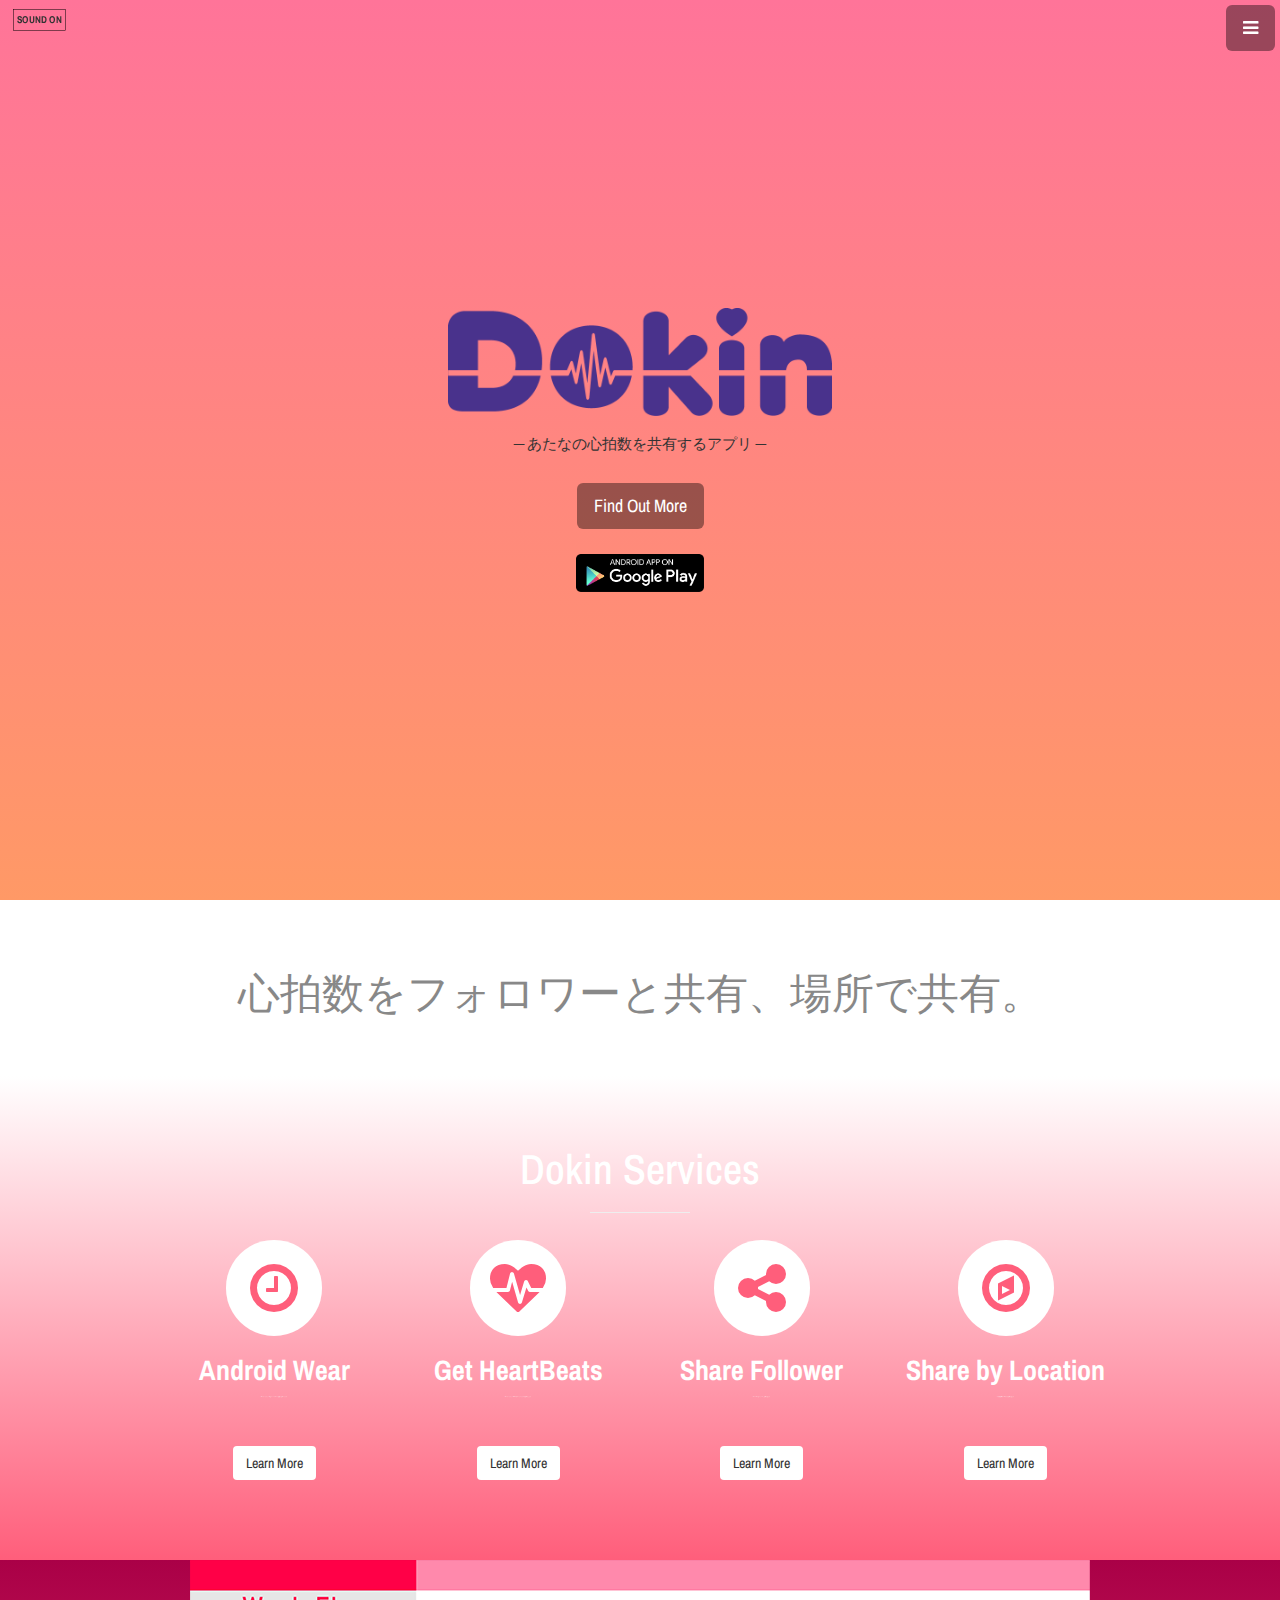
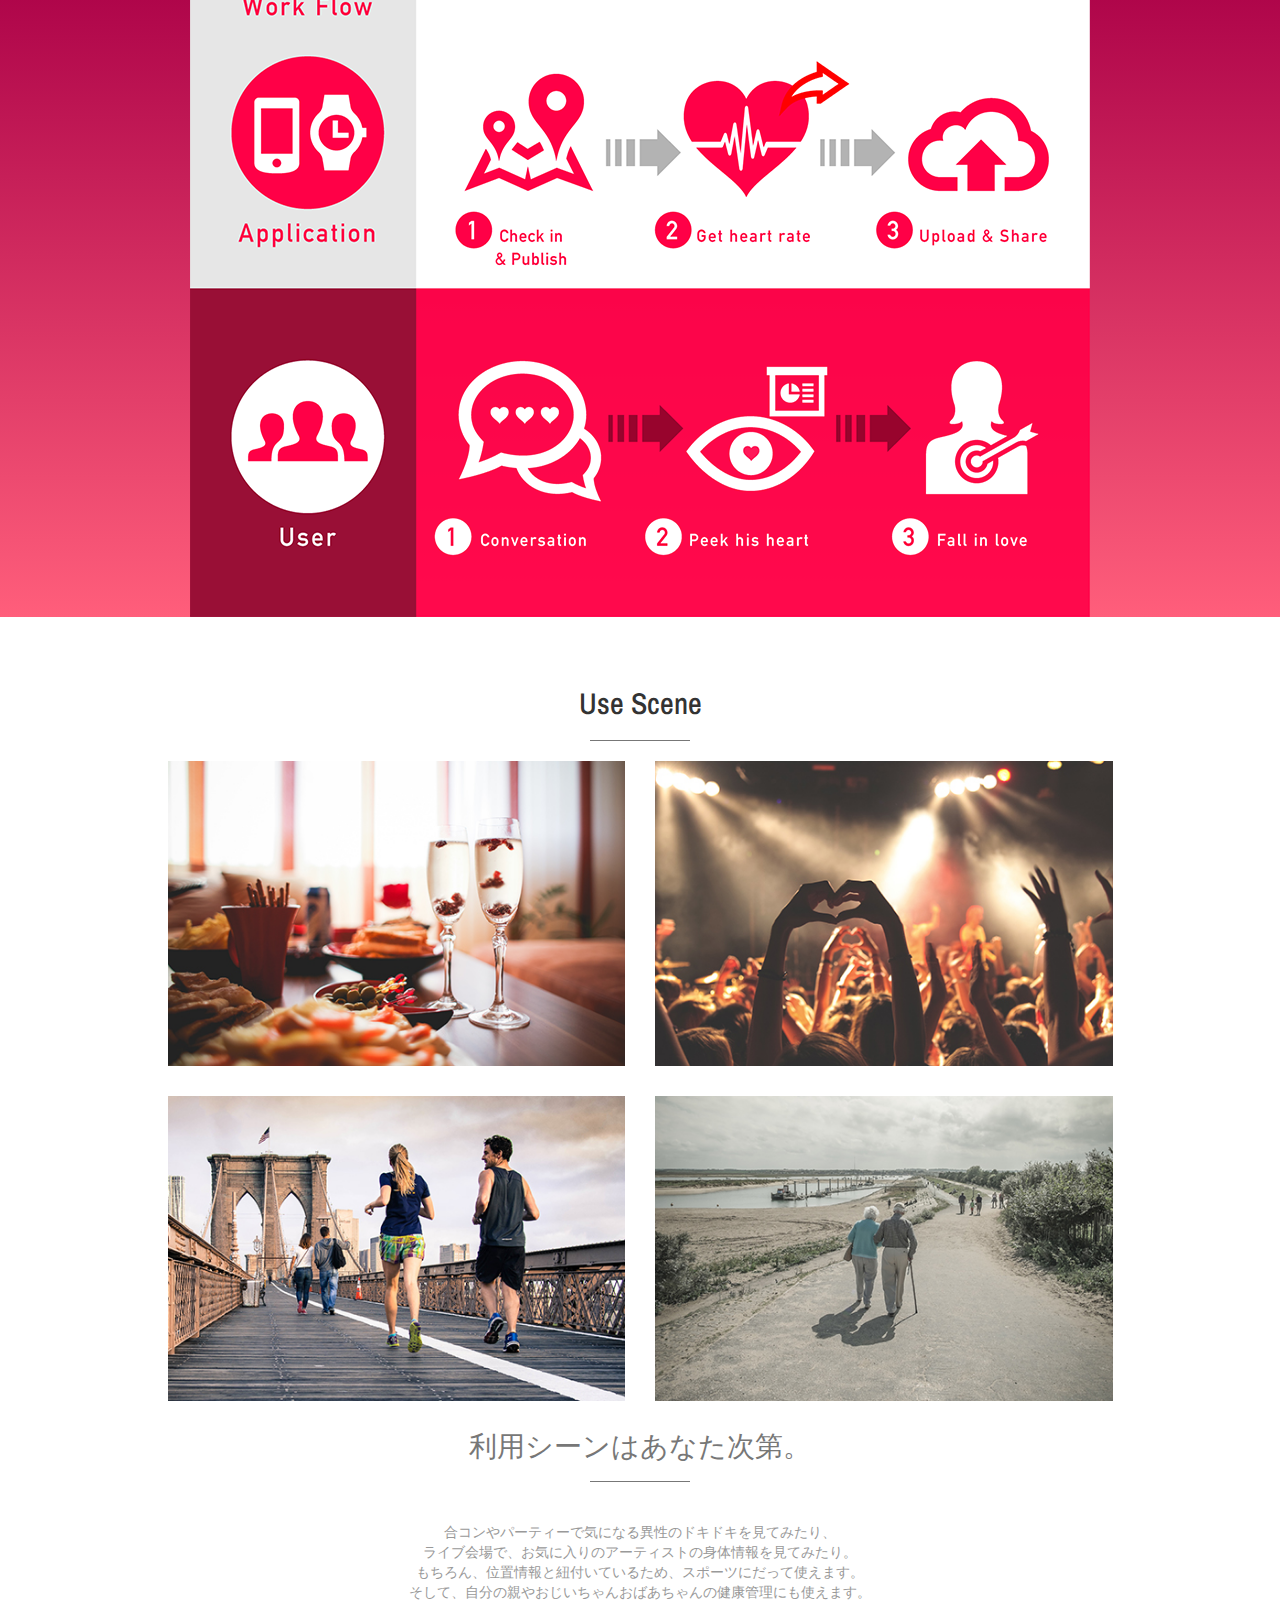
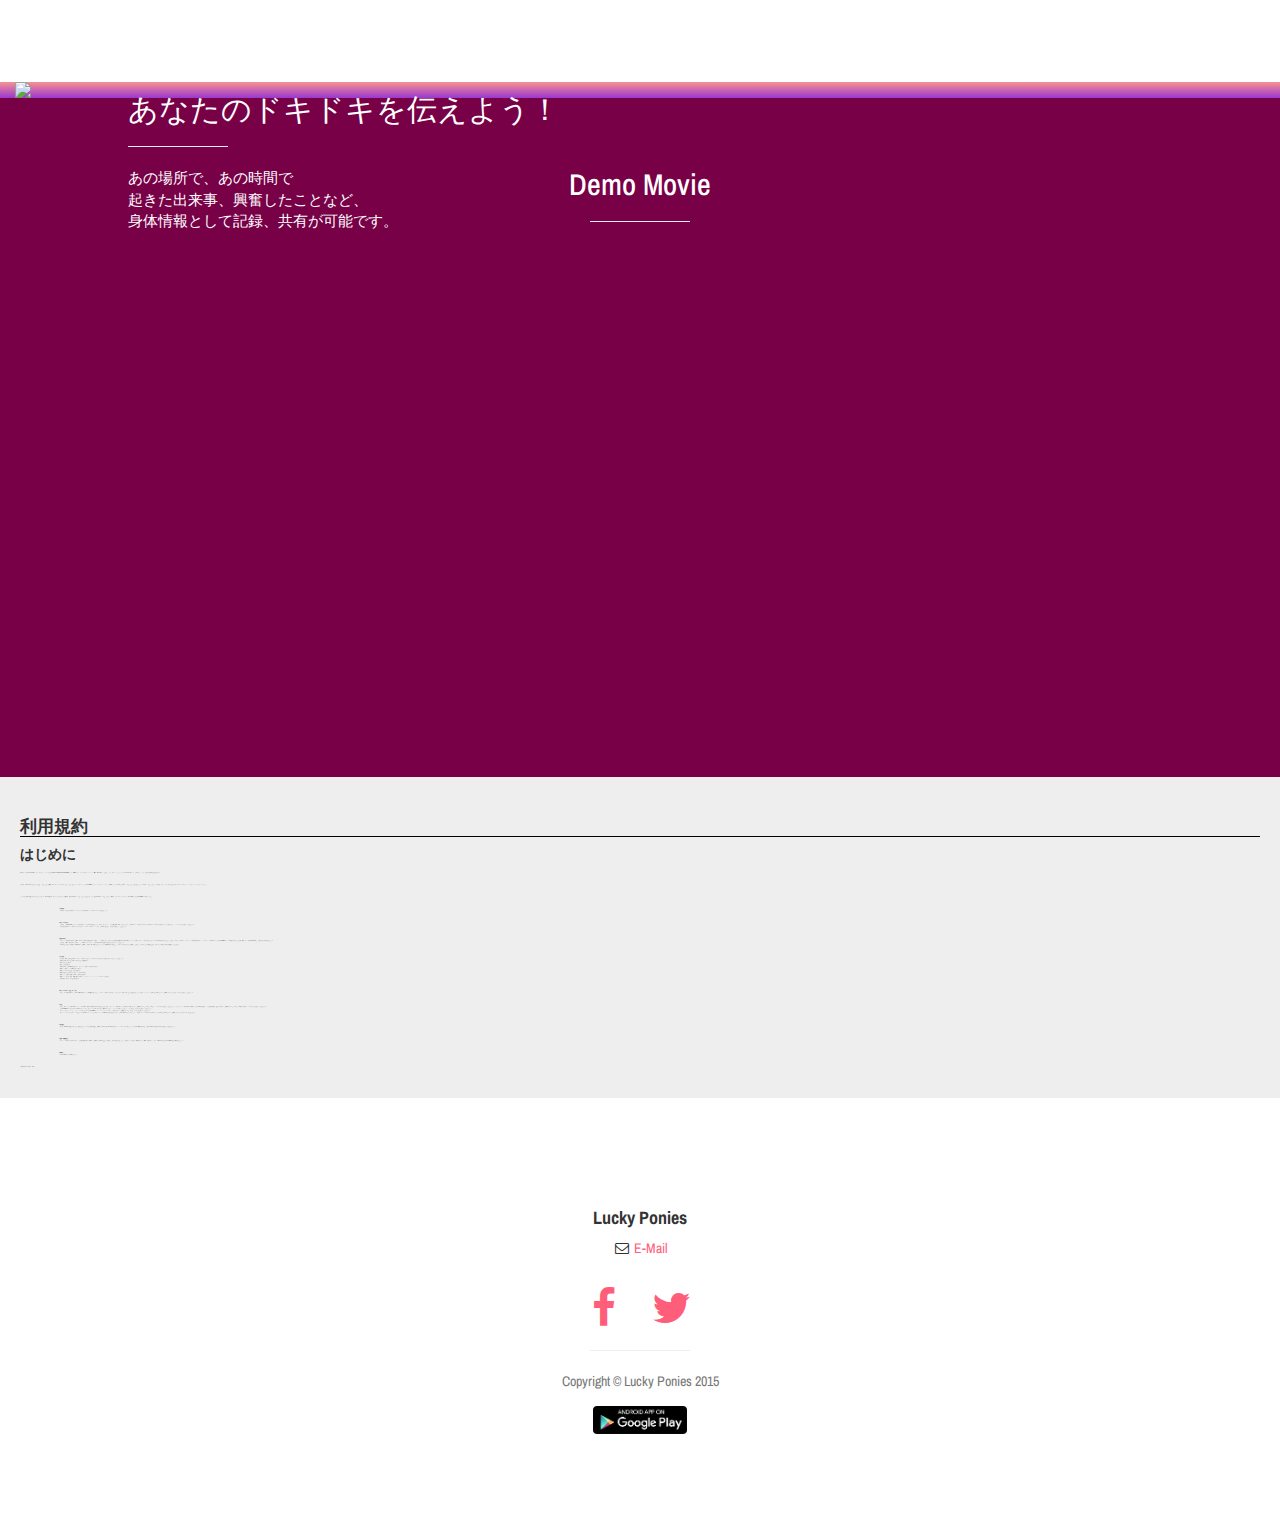
==== index.html @ f15d2efc "mailformを設置" ====
<!DOCTYPE html>
        <html lang="ja">

            <head>

                        <meta charset="utf-8">
                            <meta http-equiv="X-UA-Compatible" content="IE=edge">
                        <meta name="viewport" content="width=device-width, initial-scale=1">
                        <meta name="description" content="">
                        <meta name="author" content="">

                        <title>Dokin-心拍数を共有するアプリ-</title>

                        <link rel="shortcut icon" href="favicon.ico" type="image/vnd.microsoft.icon">
                        <link rel="icon" href="favicon.ico" type="image/vnd.microsoft.icon">

                        <!-- Bootstrap Core CSS -->
                        <link href="css/bootstrap.min.css" rel="stylesheet">

                        <!-- Custom CSS -->
                        <link href="css/style.css" rel="stylesheet">

                        <!-- Custom Fonts -->
                        <link href="font-awesome/css/font-awesome.min.css" rel="stylesheet" type="text/css">
                        <link href='https://fonts.googleapis.com/css?family=Archivo+Narrow' rel='stylesheet' type='text/css'>

                        <!-- HTML5 Shim and Respond.js IE8 support of HTML5 elements and media queries -->
                        <!-- WARNING: Respond.js doesn't work if you view the page via file:// -->
                        <!--[if lt IE 9]>
                            <script src="https://oss.maxcdn.com/libs/html5shiv/3.7.0/html5shiv.js"></script>
                            <script src="https://oss.maxcdn.com/libs/respond.js/1.4.2/respond.min.js"></script>
                            <![endif]-->
                        <!--<script type="text/javascript" src="processing.js"></script>-->
                        
                        <!--bootstrap http://startbootstrap.com/template-overviews/stylish-portfolio/-->
                        <!--音楽:魔王魂 http://maoudamashii.jokersounds.com/-->

            </head>

            <body>
                    <!--         <canvas id="proseccing_canvas" data-processing-sources="processing.pde"></canvas>
                     -->
                     <div id="btn_sound">SOUND ON</div>        
                    <audio id="sound" preload="auto">
                            <source src="sound/se_maoudamashii_se_heartbeat01.mp3" type="audio/mp3">
                            <source src="sound/se_maoudamashii_se_heartbeat01.ogg" type="audio/ogg">
                            <source src="sound/se_maoudamashii_se_heartbeat01.wav" type="audio/wav">
                    </audio>
                     <!-- Navigation -->
                            <a id="menu-toggle" href="#" class="btn btn-dark btn-lg toggle"><i class="fa fa-bars"></i></a>
                            <nav id="sidebar-wrapper">
                                <ul class="sidebar-nav">
                                    <a id="menu-close" href="#" class="btn btn-light btn-lg pull-right toggle"><i class="fa fa-times"></i></a>
                                    <li class="sidebar-brand">
                                        <a href="#top"  onclick = $("#menu-close").click(); >Dokin</a>
                                    </li>
                                    <li>
                                        <a href="#top" onclick = $("#menu-close").click(); >Home</a>
                                    </li>
                                    <li>
                                        <a href="#about" onclick = $("#menu-close").click(); >About</a>
                                    </li>
                                    <li>
                                        <a href="#services" onclick = $("#menu-close").click(); >Services</a>
                                    </li>
                                    <li>
                                        <a href="#use_scene" onclick = $("#menu-close").click(); >Use Scene</a>
                                    </li>
                                    <li>
                                        <a href="#app" onclick = $("#menu-close").click(); >App</a>
                                    </li>
                                    <li>
                                        <a href="#movie" onclick = $("#menu-close").click(); >Movie</a>
                                    </li>
                                    <li>
                                        <a href="#agreement" onclick = $("#menu-close").click(); >Agreement</a>
                                    </li>
                                    <li>
                                        <a href="pages/license.html"  >License</a>
                                    </li>
                                    <li>
                                        <a href="#contact" onclick = $("#menu-close").click(); >Contact</a>
                                    </li>

                                </ul>
                            </nav>
                            

                            <!-- Header -->
                            <header id="top" class="header">

                                <div class="text-vertical-center">
                                    <h1><img class="logo" src="img/logo04.png" alt="Dokin"></h1>
                                    <h3>─ あたなの心拍数を共有するアプリ ─</h3>
                                    <br>
                                    <div id="more_btn"><a href="#about"  class="btn btn-dark btn-lg">Find Out More</a></div>

                                    <a href="https://play.google.com/store/apps/details?id=com.lucky_ponies.dokin&hl=ja"><img class="play_store" src="img/googel-play-badge.png"  alt="google play"></a>
                                </div>
                                <div id="draw_svg1"></div>
                                <div id="draw_svg2"></div>
                                <div id="draw_svg3"></div>
                                <div id="draw_svg4"></div>
                                <div id="draw_svg5"></div>
                            </header>

                            <!-- About -->
                            <section id="about" class="about">
                                <div class="container">
                                    <div class="row">
                                        <div class="col-lg-12 text-center">
                                            <h2>心拍数をフォロワーと共有、場所で共有。</h2>
                                        </div>
                                    </div>
                                    <!-- /.row -->
                                </div>
                                <!-- /.container -->
                            </section>

                            <!-- Services -->
                            <!-- The circle icons use Font Awesome's stacked icon classes. For more information, visit http://fontawesome.io/examples/ -->
                            <section id="services" class="services bg-primary">
                                <div class="container">
                                    <div class="row text-center">
                                        <div class="col-lg-10 col-lg-offset-1">
                                            <h2>Dokin Services</h2>
                                            <hr class="small">
                                            <div class="row">
                                                <div class="col-md-3 col-sm-6">
                                                    <div class="service-item">
                                                        <span class="fa-stack fa-4x">
                                                            <i class="fa fa-circle fa-stack-2x"></i>
                                                            <i class="fa fa-clock-o fa-stack-1x text-primary service-ic"></i>
                                                        </span>
                                                        <h4>
                                                            <strong>Android Wear</strong>
                                                        </h4>
                                                        <p>アンドロイドウェアとスマートフォンを使ったアプリです。</p>
                                                        <a href="#app" class="btn btn-light">Learn More</a>
                                                    </div>
                                                </div>
                                                <div class="col-md-3 col-sm-6">
                                                    <div class="service-item">
                                                        <span class="fa-stack fa-4x">
                                                            <i class="fa fa-circle fa-stack-2x"></i>
                                                            <i class="fa fa-heartbeat fa-stack-1x text-primary service-ic"></i>
                                                        </span>
                                                        <h4>
                                                            <strong>Get HeartBeats</strong>
                                                        </h4>
                                                        <p>アンドロイドウェアの心拍センサーから心拍を取得します。</p>
                                                        <a href="#app" class="btn btn-light">Learn More</a>
                                                    </div>
                                                </div>

                                                <div class="col-md-3 col-sm-6">
                                                    <div class="service-item">
                                                        <span class="fa-stack fa-4x">
                                                            <i class="fa fa-circle fa-stack-2x"></i>
                                                            <i class="fa fa-share-alt fa-stack-1x text-primary service-ic"></i>
                                                        </span>
                                                        <h4>
                                                            <strong>Share Follower</strong>
                                                        </h4>
                                                        <p>フォロワーをつくって、共有できます。</p>
                                                        <a href="#app" class="btn btn-light">Learn More</a>
                                                    </div>
                                                </div>
                                                <div class="col-md-3 col-sm-6">
                                                    <div class="service-item">
                                                        <span class="fa-stack fa-4x">
                                                            <i class="fa fa-circle fa-stack-2x"></i>
                                                            <i class="fa fa-compass fa-stack-1x text-primary service-ic"></i>
                                                        </span>
                                                        <h4>
                                                            <strong>Share by Location</strong>
                                                        </h4>
                                                        <p>心拍数を場所に紐付けて共有できます。</p>
                                                        <a href="#app" class="btn btn-light">Learn More</a>
                                                    </div>
                                                </div>
                                            </div>
                                            <!-- /.row (nested) -->
                                        </div>
                                        <!-- /.col-lg-10 -->
                                    </div>
                                    <!-- /.row -->
                                </div>
                                <!-- /.container -->
                            </section>

                            <!-- Callout -->
                            <aside class="callout">
                                <div class="text-vertical-center">
                                    <img src="img/concept01.png" alt="Work Flow">
                                </div>
                            </aside>

                            <!-- Use scene -->
                            <section id="use_scene" class="use_scene">
                                <div class="container">
                                    <div class="row">
                                        <div class="col-lg-10 col-lg-offset-1 text-center">
                                            <h2>Use Scene</h2>
                                            <hr class="small">
                                            <div class="row">
                                                <div class="col-md-6">
                                                    <div class="use_scene-item">
                                                        <a href="#">
                                                            <img class="img-use_scene img-responsive" src="img/us_paty.jpg" height="333" width="500">
                                                        </a>
                                                    </div>
                                                </div>
                                                <div class="col-md-6">
                                                    <div class="use_scene-item">
                                                        <a href="#">
                                                            <img class="img-use_scene img-responsive" src="img/us_live.jpg" height="333" width="500">
                                                        </a>
                                                    </div>
                                                </div>
                                                <div class="col-md-6">
                                                    <div class="use_scene-item">
                                                        <a href="#">
                                                            <img class="img-use_scene img-responsive" src="img/us_sports.jpg" height="333" width="500">
                                                        </a>
                                                    </div>
                                                </div>
                                                <div class="col-md-6">
                                                    <div class="use_scene-item">
                                                        <a href="#">
                                                            <img class="img-use_scene img-responsive" src="img/us_parents.jpg" height="333" width="500">
                                                        </a>
                                                    </div>
                                                </div>
                                                <h4>利用シーンはあなた次第。</h4>
                                                <hr class="small">
                                            <P>合コンやパーティーで気になる異性のドキドキを見てみたり、<br>
                                            ライブ会場で、お気に入りのアーティストの身体情報を見てみたり。<br>
                                            もちろん、位置情報と紐付いているため、スポーツにだって使えます。<br>
                                            そして、自分の親やおじいちゃんおばあちゃんの健康管理にも使えます。</P>
                                        </div>
                                        <!-- /.col-lg-10 -->
                                    </div>
                                    <!-- /.row -->
                                </div>
                                <!-- /.container -->
                            </section>

                            <!-- App -->
                            <section id="app" class="app">
                                <div class="container app-container">
                                    <div class="row app-row">
                                        <div class="col-lg-10 col-lg-offset-1 text-center col-app">
                                            <div class="app-text-box">
                                                <h4 class="app-title">あなたのドキドキを伝えよう！</h4>
                                                <hr class="small">
                                            <p>あの場所で、あの時間で<br>
                                                起きた出来事、興奮したことなど、<br>
                                                身体情報として記録、共有が可能です。</p>
                                            
                                            </div>
                                                    <div class="app-item">
                                                            <img class="img-app img-responsive" src="img/app_image02.png">
                                                    </div>                                        
                                       
                                    </div>
                                    <!-- /.row -->
                                </div>
                                <!-- /.container -->
                            </section>

                            <!-- Movie -->
                            <section id="movie" class="movie">
                                <div class="container">
                                    <div class="row">
                                        <div class="col-lg-10 col-lg-offset-1 text-center">
                                            <h2>Demo Movie</h2>
                                            <hr class="small">
                                            <div class="row">
                                                <iframe  src="https://www.youtube.com/embed/dl4cfVd0oug?rel=0" frameborder="0" allowfullscreen></iframe>
                                    </div>
                                    <!-- /.row -->
                                </div>
                                <!-- /.container -->
                            </section>


                            <!-- agreement -->
                            <section id="agreement" class="agreement"　name="agreement">
                                <section class="md-agreement">
                                        <h2>利用規約</h2>
                                        <h4>はじめに</h4>
                                        <p>本規約は、Lucky-Ponies（以下「当方」といいます）が提供するiPhone/iPad/Android端末機（以下「端末機」といいます）向けアプリケーション（無料・有料を問わないものとし、以下「本サービス」といいます）の全ての利用者（以下「お客様」といいます）と当方との関係を定めるものです。</p>
                                        <p>お客様は、本規約の全条項をお読みいただき、ご同意いただいた場合にのみ、本サービスをご利用いただくことができます。なお、本サービスがお客様の端末機にダウンロード又はインストールされた場合には、それらの時点で本規約にご同意いただいたものとみなします。本規約にご同意いただけないお客様は、本サービスをご利用できませんので、本サービスのダウンロード又はインストールを中止してください。</p>
                                        <p>また、当方は本規約を改訂することがありますところ、本規約の改訂後に本サービスをご利用された場合は、改訂後の本規約にご同意いただいたものとみなします。改訂後の本規約にご同意いただけない場合は、直ちに本サービス及びこれに関連するデータをお客様の端末機から削除してください。</p>
                                        <ol>
                                            <li><strong>適用範囲</strong>
                                                <br> 本規約は、当方が提供する本サービス及びこれに付帯関連するサービスの全てに適用されるものとします。
                                                <p></p>
                                            </li>
                                            <li><strong>本サービスの利用</strong>
                                                <br> お客様は、お客様自身の自己責任において当方の本サービスを利用するものとします。当方は、本サービスについて慎重に開発、制作、管理をしますが、お客様が本サービスの利用に際して行った一切の行為、その結果及び当該行為によって被った損害について、何らの責任も負わないものとします。
                                                <br> 当方の提供する本サービスの利用に伴い発生するパケット料金（通信料金）については、お客様のご負担とし、当方は一切負担しないものとします。
                                                <p></p>
                                            </li>
                                            <li><strong>知的財産権等</strong>
                                                <br> 本サービスに関する一切の権利（所有権、特許権・著作権等の知的財産権、肖像権、パブリシティー権等）は当方または当該権利を有する第三者に帰属しています。お客様は、本サービスを利用するにあたって、一切の権利を取得することはないものとし、当方は、お客様に対し、本サービスに関する知的財産権について、本サービスを本規約に従ってお客様の端末機においてのみ使用することができる、非独占的かつ譲渡不能の実施権ないし使用権を許諾するものとします。
                                                <br> お客様は、所有権、知的財産権、肖像権、パブリシティー権等、本サービスに関する一切の権利を侵害する行為をしてはならないものとします。
                                                <br> 本条の規定に違反して権利侵害等の問題が発生した場合、お客様は、自己の負担と責任においてかかる問題を解決するとともに、当方に何等の迷惑又は損害を与えないものとし、仮に当方に損害を与えたときは、当方に対して当該損害の全てを賠償していただきます。
                                                <p></p>
                                            </li>
                                            <li><strong>禁止事項</strong>
                                                <br> お客様は、前項に定めるものの他に、本サービスの利用にあたって、以下の行為又はそのおそれがある行為を行ってはならないものとします。
                                                <br> (1) 他のお客様、当方又は第三者に不利益又は損害を与える行為
                                                <br> (2) 公序良俗に反する行為
                                                <br> (3) 法令に違反する行為
                                                <br> (4) 当方の書面による事前の承認を得ずに、本サービスに関連して営利を追求する行為
                                                <br> (5) 当方による本サービスの運営を妨害する行為
                                                <br> (6) 本サービスの信用を失墜、毀損させる行為
                                                <br> (7) 当方の承認した以外の方法で本サービスを利用する行為
                                                <br> (8) 本サービスを譲渡、貸与、公衆送信、使用許諾する行為
                                                <br> (9) 本サービスを複製、翻案、編集、改変、逆アセンブル、逆コンパイル、リバースエンジニアリングする行為
                                                <br> (10) その他、当方が不適切と判断する行為
                                                <p></p>
                                            </li>
                                            <li><strong>本サービスの停止・変更・休止・廃止</strong>
                                                <br> 当方は、理由の如何を問わず、お客様に事前の通知及びいかなる補償をすることもなく、本サービスの全部又は一部を停止、変更、休止又は廃止することができるものとします。当該停止等によって、お客様又は第三者に損害が生じた場合であっても、当方は、何らの責任も負わないものとします。
                                                <p></p>
                                            </li>
                                            <li><strong>免責</strong>
                                                <br> 当方は、本サービスに係る情報のすべてについての正確性、安全性及び有用性を保証するものではありません。本サービスに係る情報によりお客様又は第三者に損害が生じた場合であっても、当方は、その損害について何らの責任も負わないものとします。また、本サービスに係る情報がお客様若しくは第三者の権利を侵害し、又は当該権利侵害に起因して紛争が生じた場合であっても、当方は、その侵害及び紛争について何らの責任も負わないものとします。
                                                <br> お客様の端末機環境又は通信環境等その他の理由によっては、本サービスが正常に利用できない場合がありますが、これによりお客様に生じた損害について、当方は、何らの責任も負わないものとします。
                                                <br> 本サービスをダウンロードないしインストールするにあたってお客様の端末機がコンピュータウィルス等に感染し、お客様に損害が生じた場合であっても、当方は、何らの責任も負わないものとします。
                                                <br> 本サービスへのリンク又はアイコンが設定されている他のＷｅｂサイト等は、各Ｗｅｂサイト等の運営者が提供するものですので、お客様ご自身の責任でご利用ください。当該Ｗｅｂサイト等の内容及びその利用によりお客様又は第三者に損害が生じた場合であっても、当方は何らの責任も負いません。
                                                <p></p>
                                            </li>
                                            <li><strong>規約改訂</strong>
                                                <br> 当方は、随時本規約を改訂することができるものとします。当方は本規約を改訂した場合、その都度、改訂後の本規約を当方ホームページ等に掲示することによってお客様に告知するものとし、改訂後の本規約は当該掲示の時点で効力を生じるものとします。
                                                <p></p>
                                            </li>
                                            <li><strong>協議・管轄裁判所</strong>
                                                <br> 本サービスに関連してお客様、当方ないし第三者との間で疑義、問題が生じた場合、その都度誠意をもって協議し、解決を図るものとします。なお協議によっても疑義、問題が解決しない場合、当該紛争については、東京地方裁判所を第一審の専属的合意管轄裁判所とします。
                                                <p></p>
                                            </li>
                                            <li><strong>準拠法</strong>
                                                <br> 本規約の準拠法は、日本国法とします。
                                                <p></p>
                                            </li>
                                        </ol>
                                        <p>平成27年12月28日　作成</p>
                                        </section>
                                
                        </section>

                        <!-- Footer -->
                        <footer>
                            <div class="container">
                                <div class="row">
                                    <div class="col-lg-10 col-lg-offset-1 text-center">
                                        <h4 name="contact"><strong>Lucky Ponies</strong>
                                        </h4>
                                        <ul class="list-unstyled">
                                    
                                            <li><i class="fa fa-envelope-o fa-fw"></i>  <a href="pages/mail_form.html">E-Mail</a>
                                            </li>
                                        </ul>
                                        <br>
                                        <ul class="list-inline">
                                            <li>
                                                <a href="https://www.facebook.com/dokin160108/"><i class="fa fa-facebook fa-fw fa-3x list-inline-ic"></i></a>
                                            </li>
                                            <li>
                                                <a href="https://twitter.com/dokin160108"><i class="fa fa-twitter fa-fw fa-3x list-inline-ic"></i></a>
                                            </li>
                                            
                                        </ul>
                                        <hr class="small">
                                        <p class="text-muted">Copyright &copy; Lucky Ponies 2015</p>
                                        <a href="https://play.google.com/store/apps/details?id=com.lucky_ponies.dokin&hl=ja"><img class="play_store" src="img/googel-play-badge.png"  alt="google play"></a>
                                    </div>
                                </div>
                            </div>
                        </footer>



                        <!-- jQuery -->
                        <script src="js/jquery-2.1.1.min.js"></script>

                        <!-- Bootstrap Core JavaScript -->
                        <script src="js/bootstrap.min.js"></script>

                        <!-- Custom Theme JavaScript -->
                        <script>
                        // Closes the sidebar menu
                        $("#menu-close").click(function(e) {
                            e.preventDefault();
                            $("#sidebar-wrapper").toggleClass("active");
                        });

                        // Opens the sidebar menu
                        $("#menu-toggle").click(function(e) {
                            e.preventDefault();
                            $("#sidebar-wrapper").toggleClass("active");
                        });

                        // Scrolls to the selected menu item on the page
                        $(function() {
                            $('a[href*=#]:not([href=#])').click(function() {
                                if (location.pathname.replace(/^\//, '') == this.pathname.replace(/^\//, '') || location.hostname == this.hostname) {

                                    var target = $(this.hash);
                                    target = target.length ? target : $('[name=' + this.hash.slice(1) + ']');
                                    if (target.length) {
                                        $('html,body').animate({
                                            scrollTop: target.offset().top
                                        }, 1000);
                                        return false;
                                    }
                                }
                            });
                        });
                        </script>
                        <script src="http://ajax.googleapis.com/ajax/libs/jquery/1.8.3/jquery.min.js?ver=1.8.3"></script>
                
                        <!--st js-->
                        <script src="js/jquery.lazylinepainter-1.7.0.min.js"></script>
                        <script src="js/raphael-min.js"></script>
                        <script src="js/illust.js"></script>
                        <script src="js/svg_set.js"></script>

            </body>
        </html>
---- css/style.css ----
/*!
         * Start Bootstrap - Stylish Portfolio Bootstrap Theme (http://startbootstrap.com)
         * Code licensed under the Apache License v2.0.
         * For details, see http://www.apache.org/licenses/LICENSE-2.0.
         */

        /* Global Styles */

        html,
        body {
            width: 100%;
            height: 100%;
        }

        body {
            font-family: 'Archivo Narrow',"Helvetica Neue",Helvetica,Arial,sans-serif;
        }

        a{
            color:#ff5e7b;
        }

        .logo{
            width: 30%;
            height: 30%;
        }

        .text-vertical-center {
            display: table-cell;
            text-align: center;
            vertical-align: middle;
        }

        .text-vertical-center h1 {
            margin: 0;
            padding: 0;
            font-size: 4.5em;
            font-weight: 700;
        }

        /* Custom Button Styles */

        .btn-dark {
            border-radius: 5;
            color: #fff;
            background-color: rgba(0,0,0,0.4);
        }

        .btn-dark:hover,
        .btn-dark:focus,
        .btn-dark:active {
            color: #fff;
            background-color: rgba(0,0,0,0.7);
        }

        .btn-light {
            border-radius: 5;
            color: #333;
            background-color: rgb(255,255,255);
        }

        .btn-light:hover,
        .btn-light:focus,
        .btn-light:active {
            color: #333;
            background-color: rgba(255,255,255,0.8);
        }

        /* Custom Horizontal Rule */

        hr.small {
            max-width: 100px;
        }

        /* Side Menu */

        #sidebar-wrapper {
            z-index: 1000;
            position: fixed;
            right: 0;
            width: 250px;
            height: 100%;
            margin-right: -250px;
            overflow-y: auto;
            background: #553C8C;
            -webkit-transition: all 0.4s ease 0s;
            -moz-transition: all 0.4s ease 0s;
            -ms-transition: all 0.4s ease 0s;
            -o-transition: all 0.4s ease 0s;
            transition: all 0.4s ease 0s;
        }

        .sidebar-nav {
            position: absolute;
            top: 0;
            width: 250px;
            margin: 0;
            padding: 0;
            list-style: none;
        }

        .sidebar-nav li {
            text-indent: 20px;
            line-height: 40px;
        }

        .sidebar-nav li a {
            display: block;
            text-decoration: none;
            color: #FFF;
        }

        .sidebar-nav li a:hover {
            text-decoration: none;
            color: #fff;
            background: rgba(255,255,255,0.2);
        }

        .sidebar-nav li a:active,
        .sidebar-nav li a:focus {
            text-decoration: none;
        }

        .sidebar-nav > .sidebar-brand {
            height: 55px;
            font-size: 18px;
            line-height: 55px;
        }

        .sidebar-nav > .sidebar-brand a {
            color: #FFF;
            border-bottom: 1px solid #FFF;
        }

        .sidebar-nav > .sidebar-brand a:hover {
            color: #fff;
            background: none;
        }

        #menu-toggle {
            z-index: 1;
            position: fixed;
            top: 0;
            right: 0;
        }

        #sidebar-wrapper.active {
            right: 250px;
            width: 250px;
            -webkit-transition: all 0.4s ease 0s;
            -moz-transition: all 0.4s ease 0s;
            -ms-transition: all 0.4s ease 0s;
            -o-transition: all 0.4s ease 0s;
            transition: all 0.4s ease 0s;
        }

        .toggle {
            margin: 5px 5px 0 0;
        }

        /* Header */

        .header {
            display: table;
            position: relative;
            width: 100%;
            height: 100%;
            filter: progid:DXImageTransform.Microsoft.gradient(startColorstr = '#ff7499', endColorstr = '#ff9966');
            /*INNER ELEMENTS MUST NOT BREAK THIS ELEMENTS BOUNDARIES*/
            /*Element must have a height (not auto)*/
            /*All filters must be placed together*/
        -ms-filter: "progid:DXImageTransform.Microsoft.gradient(startColorstr = '#ff7499', endColorstr = '#ff9966')";
        /*Element must have a height (not auto)*/
        /*All filters must be placed together*/
            background-image: -moz-linear-gradient(top, #ff7499, #ff9966);
            background-image: -ms-linear-gradient(top, #ff7499, #ff9966);
            background-image: -o-linear-gradient(top, #ff7499, #ff9966);
            background-image: -webkit-gradient(linear, center top, center bottom, from(#ff7499), to(#ff9966));
            background-image: -webkit-linear-gradient(top, #ff7499, #ff9966);
            background-image: linear-gradient(top, #ff7499, #ff9966);
        /*--IE9 DOES NOT SUPPORT CSS3 GRADIENT BACKGROUNDS--*/
            -webkit-background-size: cover;
            -moz-background-size: cover;
            background-size: cover;
            -o-background-size: cover;
        }

        #draw_svg1, #draw_svg2, #draw_svg3, #draw_svg4, #draw_svg5{
             position: absolute;
              left: 0;
              right: 0;
              margin:0 auto;
              width:100%;
              height:150px;
              /*border-radius:10px;*/
            /*border:solid 1px blue;*/
            }

        /* About */

        .about {
            padding: 50px 0;
        }

        .about h2{
            font-size:300%;
        }

        .about h2, .about p{
            color:#888888;
        }

        /* Services */

        .services {
            padding: 50px 0;
            background: linear-gradient(#FFFFFF, #ff5e7b);
        }

        .services h2{
            font-size:300%;
        }

        .service-item {
            margin-bottom: 30px;
        }

        .service-item h4{
            font-size:200%;
        }

        .service-item p{
            height:40px;
            font-size:10%;
        }

        .service-ic{
            color:#ff5e7b;
        }

        /* Callout */

        .callout {
            display: table;
            width: 100%;
            height: 70%;
            /*background-color: #ff0047;*/
            background: linear-gradient(#AA0047, #ff5e7b);
        }
        /* Use scene */
        
        .use_scene {
            padding: 50px 0;
        }

        .use_scene hr{
            border-top:1px solid #777;
        }

        .use_scene-item {
            margin-bottom: 30px;
        }

        .use_scene h4{
            color:#777;
        }

        .use_scene p{
            padding:20px;
            color:#999;
        }

        .use_scene h4{
            font-size:200%;
        }

        /* App */
        .app {
            /* Permalink - use to edit and share this gradient: http://colorzilla.com/gradient-editor/#f79191+0,9b38d1+100 */
            background: #f79191; /* Old browsers */
            background: -moz-linear-gradient(top,  #f79191 0%, #9b38d1 100%); /* FF3.6-15 */
            background: -webkit-linear-gradient(top,  #f79191 0%,#9b38d1 100%); /* Chrome10-25,Safari5.1-6 */
            background: linear-gradient(to bottom,  #f79191 0%,#9b38d1 100%); /* W3C, IE10+, FF16+, Chrome26+, Opera12+, Safari7+ */
            filter: progid:DXImageTransform.Microsoft.gradient( startColorstr='#f79191', endColorstr='#9b38d1',GradientType=0 ); /* IE6-9 */

        }

        .app-container{
            padding: 0px;
            margin: 0px;
            width: 100%;
        }
        .app-row{
            width: 100%;
            margin: 0px;
            padding: 0px;
        }

        .col-app{
            width: 100%;
            margin: 0px;
        }

        .app h2{
            color:#FFF;
        }

        .app-item {
            margin-bottom: 0px;
            width: 100%;
            
        }

        .img-app {
            margin: 0 auto;
            width: 100%;
            /*border: solid 1px;*/
        }

        .img-app:hover {
            opacity: 0.8;
        }

        .app-text-box{
            position: absolute;
            top:5%;
            left: 10%;
        }

        .app-title{
            color: #FFF;
            font-size: 30px;
        }

        .app p{
            color: #FFF;
            font-size: 15px;
            text-align: left;
        }

        .app .small{
            margin-left:0px; 
        }



        /* Movie */

        .movie {
            padding: 50px 0;
            background-color:#770047;
        }

        .movie h2{
            color:#FFF;
        }

        .movie-item {
            margin-bottom: 30px;
        }

        .img-movie {
            margin: 0 auto;
        }

        .img-movie:hover {
            opacity: 0.8;
        }

        .movie iframe{
            width: 853px;
            height: 480px;
        }

        /* Call to Action */


        .call-to-action {
            padding: 50px 0;
            background-color:#ff5e7b;
        }

        .call-to-action .btn {
            margin: 10px;
        }

        /* Map */

        .map {
            height: 500px;
        }

        /* agreement */
        .md-agreement{
            padding :20px;
            background-color:#EEEEEE;
        }

        .md-agreement h2{
            font-weight:bold;
            font-size:120%;
            border-bottom: 1px solid #000000;

        }

        .md-agreement h4{
            font-weight:bold;
            font-size:100%;
        }

        .md-agreement p, .md-agreement ol{
            font-size:10%;
        }

        .list-inline-ic{
            color:#ff5e7b;
        }


        /* Footer */

        footer {
            padding: 100px 0;
        }

        h3{
            font-size: 15px;
        }



        #more_btn{
            width: 100%;
            padding-bottom:20px; 
        }

        .play_store{
            padding-top: 5px;
            top: 5px;
            left: 1%;
            width: 10%;
            clear: both;
        }

        #proseccing_canvas{
            width: 100%;
            position: absolute;
            top:0px;
            z-index: 9999;
        }
        /*SOUND*/
        #btn_sound{
            position: absolute;
            top: 1%;
            left: 1%;
            border:solid 1px #000;
            font-size: 20px;
              -webkit-transform: scale3d(0.5, 0.5, 1);
              -webkit-transform-origin: 0px 0px;
            padding:0.5%; 
            z-index: 9999;
            font-weight: bold;
        }

        /* inquiry */
        .md-inquiry{
            padding :20px;
            background-color:#EEEEEE;
        }
        .md-inquiry h1 img{
            width: 20%;
            height: 20%;
            text-align: center;
            margin: 0 auto;
            display: block;

        }
        .md-inquiry h2{
            font-weight:bold;
            border-bottom: 1px solid #000000;
        }

        .md-inquiry iframe{
            text-align: center;
            margin: 0 auto;
            display: block;
            width: 50%;
            height:800px;
        }



        @media(max-width:768px) {
            #menu-toggle {
                z-index: 1;
                position: fixed;
                top: 4%;
                right: 3%;
            }

            .map {
                height: 75%;
            }

            .logo{
                width: 50%;
                height: 50%;
            }

            #draw_svg1, #draw_svg2, #draw_svg3, #draw_svg4, #draw_svg5{
             position: absolute;
              left: 0;
              right: 0;
              margin:15% auto;
              width:100%;
              height:150px;
              /*border-radius:10px;*/
            /*border:solid 1px blue;*/
            }

            .app-text-box{
                position: relative;
                margin: 0
            }

            .app-text-box .small, .app-title{
                text-align: left;
                color: #FFF;
                font-size: 20px;
            }

            .play_store{
                padding-top: 5px;
                top: 5px;
                left: 1%;
                width: 40%;
                clear: both;
            }

            .about h2{
                font-size:150%;
            }

            .services h2{
                color:#AAAAAA;
            }

            .callout{
                height:45%;
            }

            .callout img{
                width:100%;
            }

            .movie iframe{
                width: 427px;
                height: 240px;
            }

            .use_scene h4{
                font-size: 150%;
            }

            .md-inquiry iframe{
                text-align: center;
                margin: 0 auto;
                display: block;
                width: 100%;
                height:1000px;
            }

            .md-inquiry h1 img{
                width: 65%;
                height: 65%;
                text-align: center;
                margin: 0 auto;
                display: block;

            }
        }
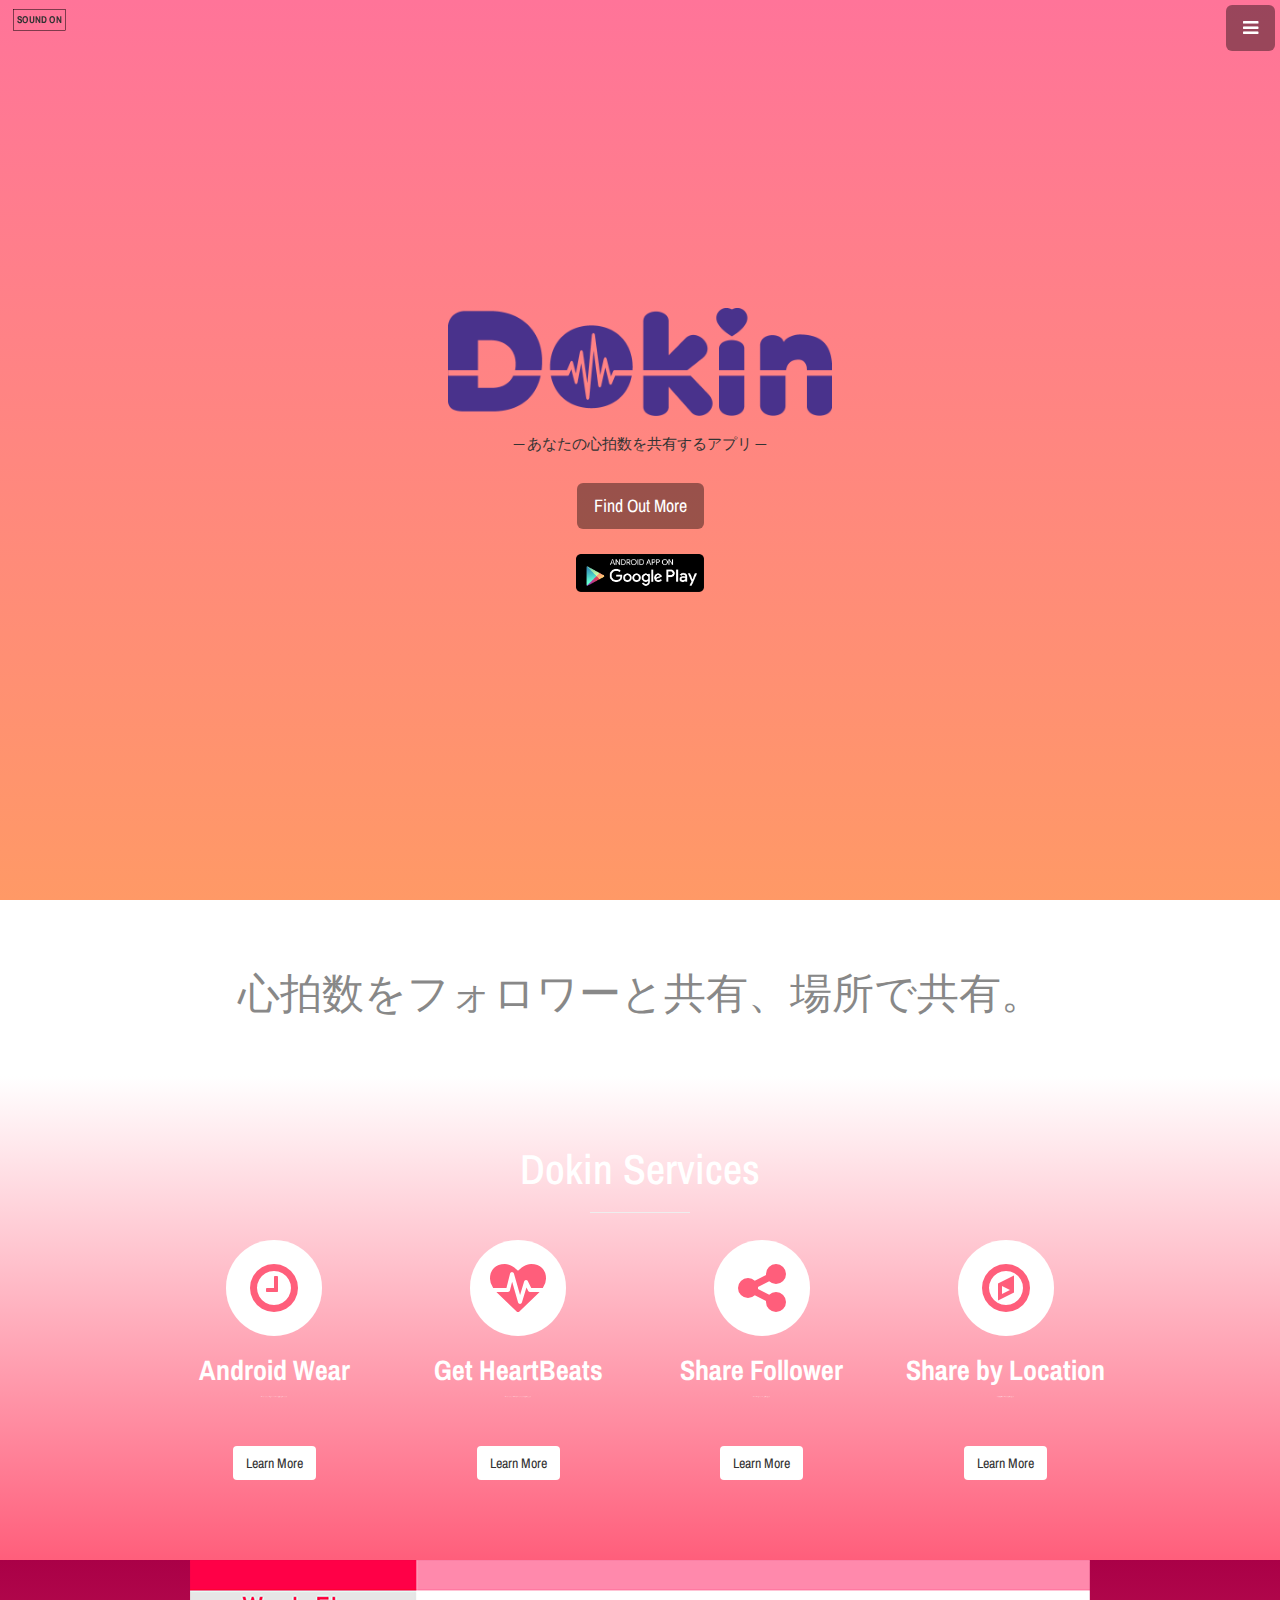
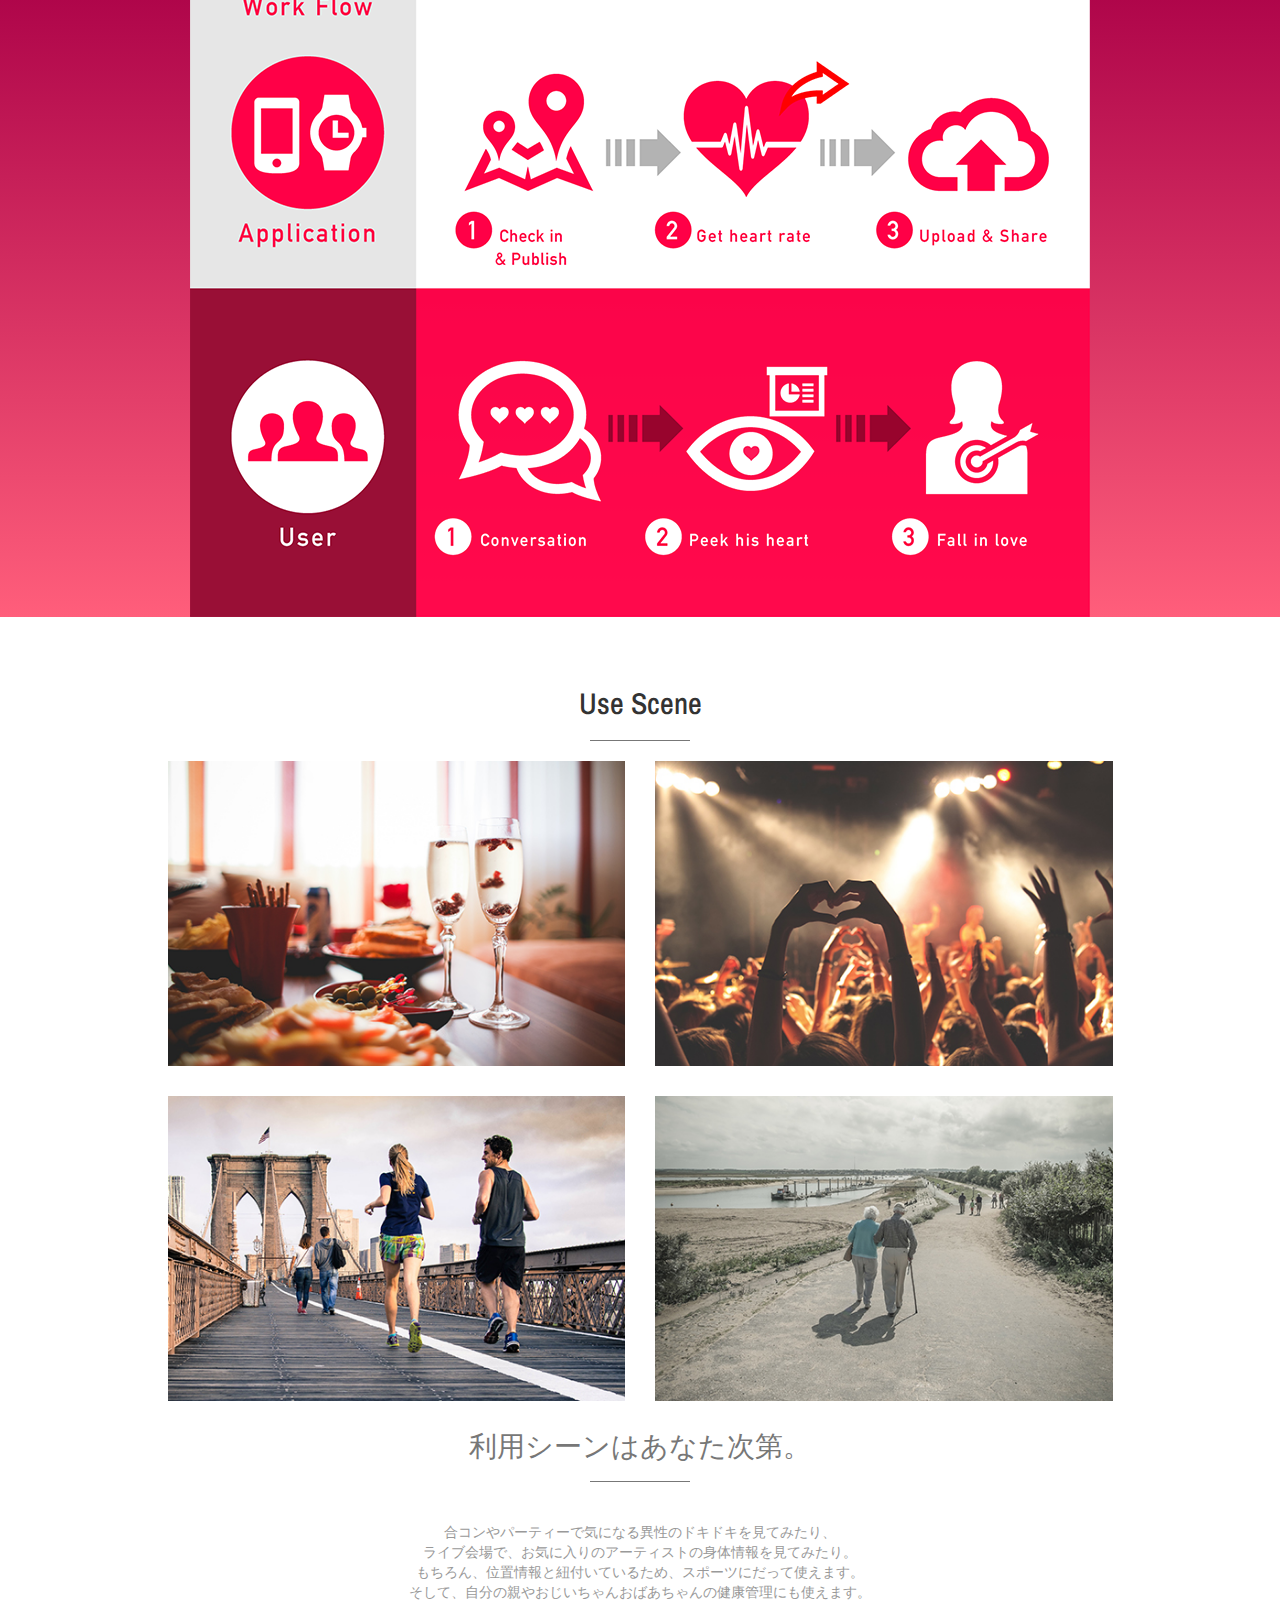
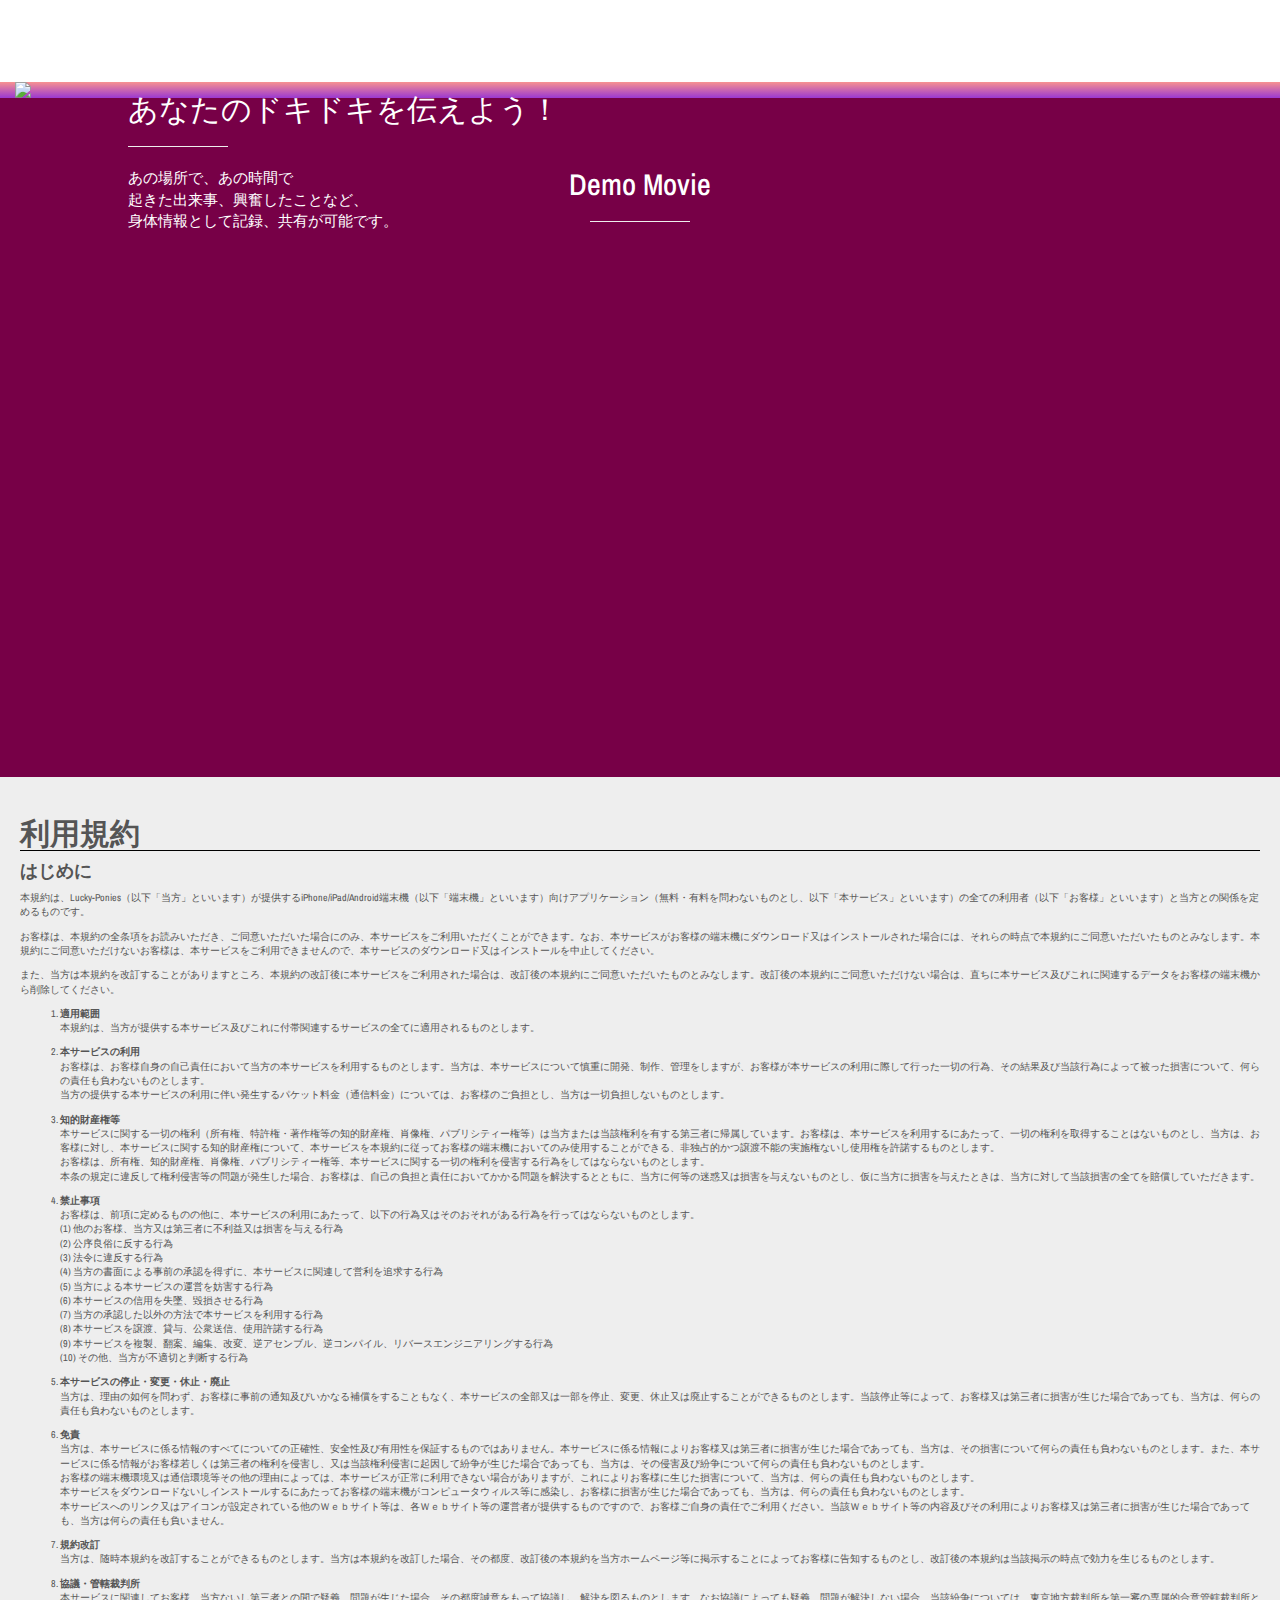
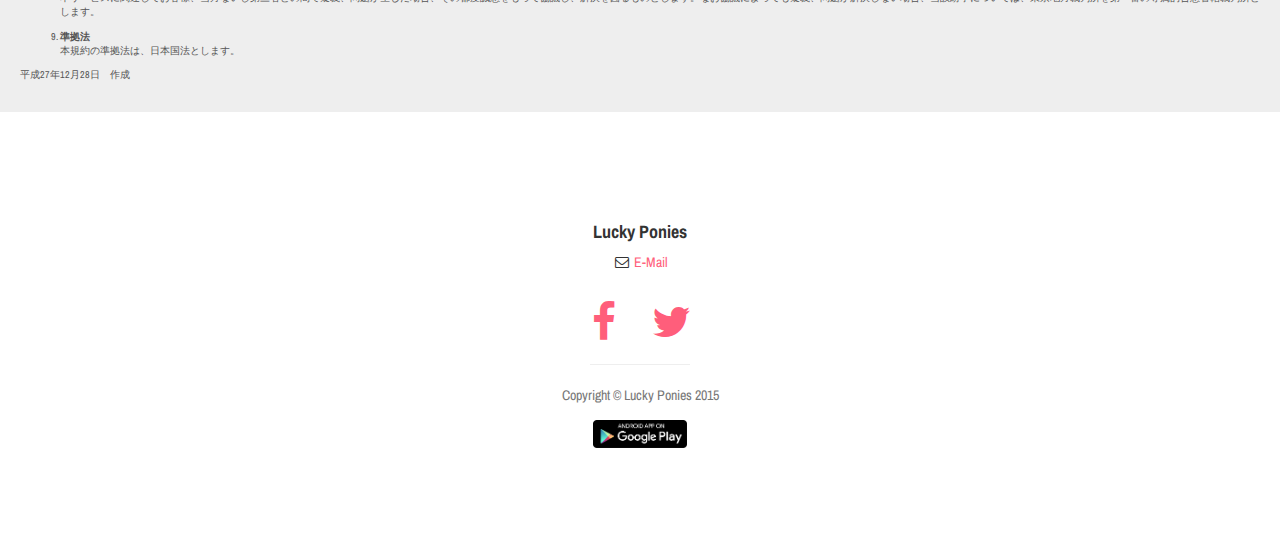
==== commit 5d9d1d5c: "firefox用のフォントサイズを調整、誤字の修正" ====
--- a/index.html
+++ b/index.html
@@ -52,34 +52,34 @@
                                 <ul class="sidebar-nav">
                                     <a id="menu-close" href="#" class="btn btn-light btn-lg pull-right toggle"><i class="fa fa-times"></i></a>
                                     <li class="sidebar-brand">
-                                        <a href="#top"  onclick = $("#menu-close").click(); >Dokin</a>
-                                    </li>
-                                    <li>
-                                        <a href="#top" onclick = $("#menu-close").click(); >Home</a>
-                                    </li>
-                                    <li>
-                                        <a href="#about" onclick = $("#menu-close").click(); >About</a>
-                                    </li>
-                                    <li>
-                                        <a href="#services" onclick = $("#menu-close").click(); >Services</a>
-                                    </li>
-                                    <li>
-                                        <a href="#use_scene" onclick = $("#menu-close").click(); >Use Scene</a>
-                                    </li>
-                                    <li>
-                                        <a href="#app" onclick = $("#menu-close").click(); >App</a>
-                                    </li>
-                                    <li>
-                                        <a href="#movie" onclick = $("#menu-close").click(); >Movie</a>
-                                    </li>
-                                    <li>
-                                        <a href="#agreement" onclick = $("#menu-close").click(); >Agreement</a>
+                                        <a href="#top"  class="nav_btn" >Dokin</a>
+                                    </li>
+                                    <li>
+                                        <a href="#top" class="nav_btn">Home</a>
+                                    </li>
+                                    <li>
+                                        <a href="#about" class="nav_btn" >About</a>
+                                    </li>
+                                    <li>
+                                        <a href="#services" class="nav_btn" >Services</a>
+                                    </li>
+                                    <li>
+                                        <a href="#use_scene" class="nav_btn" >Use Scene</a>
+                                    </li>
+                                    <li>
+                                        <a href="#app" class="nav_btn" >App</a>
+                                    </li>
+                                    <li>
+                                        <a href="#movie" class="nav_btn" >Movie</a>
+                                    </li>
+                                    <li>
+                                        <a href="#agreement" class="nav_btn">Agreement</a>
                                     </li>
                                     <li>
                                         <a href="pages/license.html"  >License</a>
                                     </li>
                                     <li>
-                                        <a href="#contact" onclick = $("#menu-close").click(); >Contact</a>
+                                        <a href="#contact" class="nav_btn").click(); >Contact</a>
                                     </li>
 
                                 </ul>
@@ -91,7 +91,7 @@
 
                                 <div class="text-vertical-center">
                                     <h1><img class="logo" src="img/logo04.png" alt="Dokin"></h1>
-                                    <h3>─ あたなの心拍数を共有するアプリ ─</h3>
+                                    <h3>─ あなたの心拍数を共有するアプリ ─</h3>
                                     <br>
                                     <div id="more_btn"><a href="#about"  class="btn btn-dark btn-lg">Find Out More</a></div>
 
@@ -277,7 +277,7 @@
                                             <h2>Demo Movie</h2>
                                             <hr class="small">
                                             <div class="row">
-                                                <iframe  src="https://www.youtube.com/embed/dl4cfVd0oug?rel=0" frameborder="0" allowfullscreen></iframe>
+                                                <iframe  src="https://www.youtube.com/embed/8n_4Fz6ELAA?rel=0" frameborder="0" allowfullscreen></iframe>
                                     </div>
                                     <!-- /.row -->
                                 </div>
@@ -393,7 +393,7 @@
                         <!-- Custom Theme JavaScript -->
                         <script>
                         // Closes the sidebar menu
-                        $("#menu-close").click(function(e) {
+                        $("#menu-close, .nav_btn").click(function(e) {
                             e.preventDefault();
                             $("#sidebar-wrapper").toggleClass("active");
                         });
@@ -419,6 +419,7 @@
                                     }
                                 }
                             });
+
                         });
                         </script>
                         <script src="http://ajax.googleapis.com/ajax/libs/jquery/1.8.3/jquery.min.js?ver=1.8.3"></script>
@@ -428,6 +429,17 @@
                         <script src="js/raphael-min.js"></script>
                         <script src="js/illust.js"></script>
                         <script src="js/svg_set.js"></script>
+                        <!-- google Analytics-->
+                        <script>
+                          (function(i,s,o,g,r,a,m){i['GoogleAnalyticsObject']=r;i[r]=i[r]||function(){
+                          (i[r].q=i[r].q||[]).push(arguments)},i[r].l=1*new Date();a=s.createElement(o),
+                          m=s.getElementsByTagName(o)[0];a.async=1;a.src=g;m.parentNode.insertBefore(a,m)
+                          })(window,document,'script','//www.google-analytics.com/analytics.js','ga');
+
+                          ga('create', 'UA-72251787-1', 'auto');
+                          ga('send', 'pageview');
+
+                        </script>
 
             </body>
         </html>
--- a/css/style.css
+++ b/css/style.css
@@ -398,18 +398,19 @@
 
         .md-agreement h2{
             font-weight:bold;
-            font-size:120%;
+            color:#555555;
             border-bottom: 1px solid #000000;
 
         }
 
         .md-agreement h4{
             font-weight:bold;
-            font-size:100%;
+            color:#555555;
         }
 
         .md-agreement p, .md-agreement ol{
-            font-size:10%;
+            color:#555555;
+            font-size: 10px;
         }
 
         .list-inline-ic{
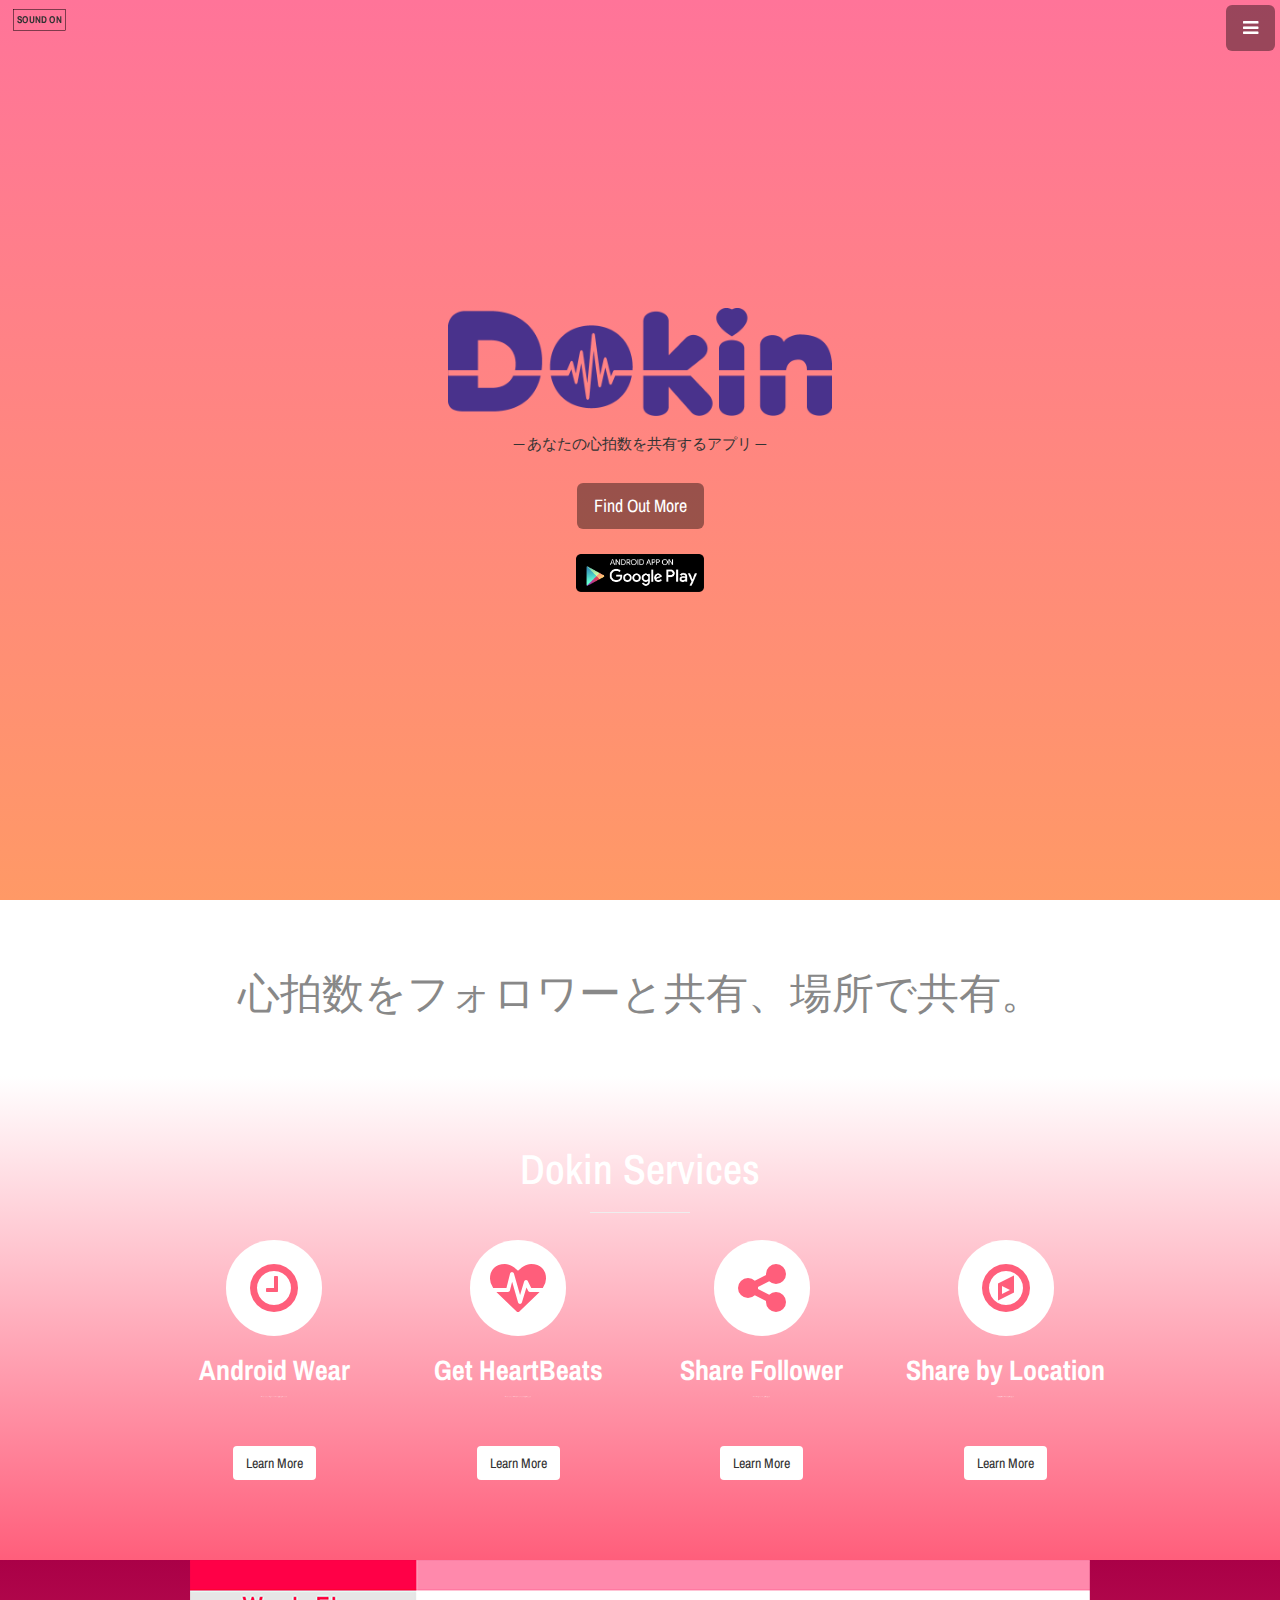
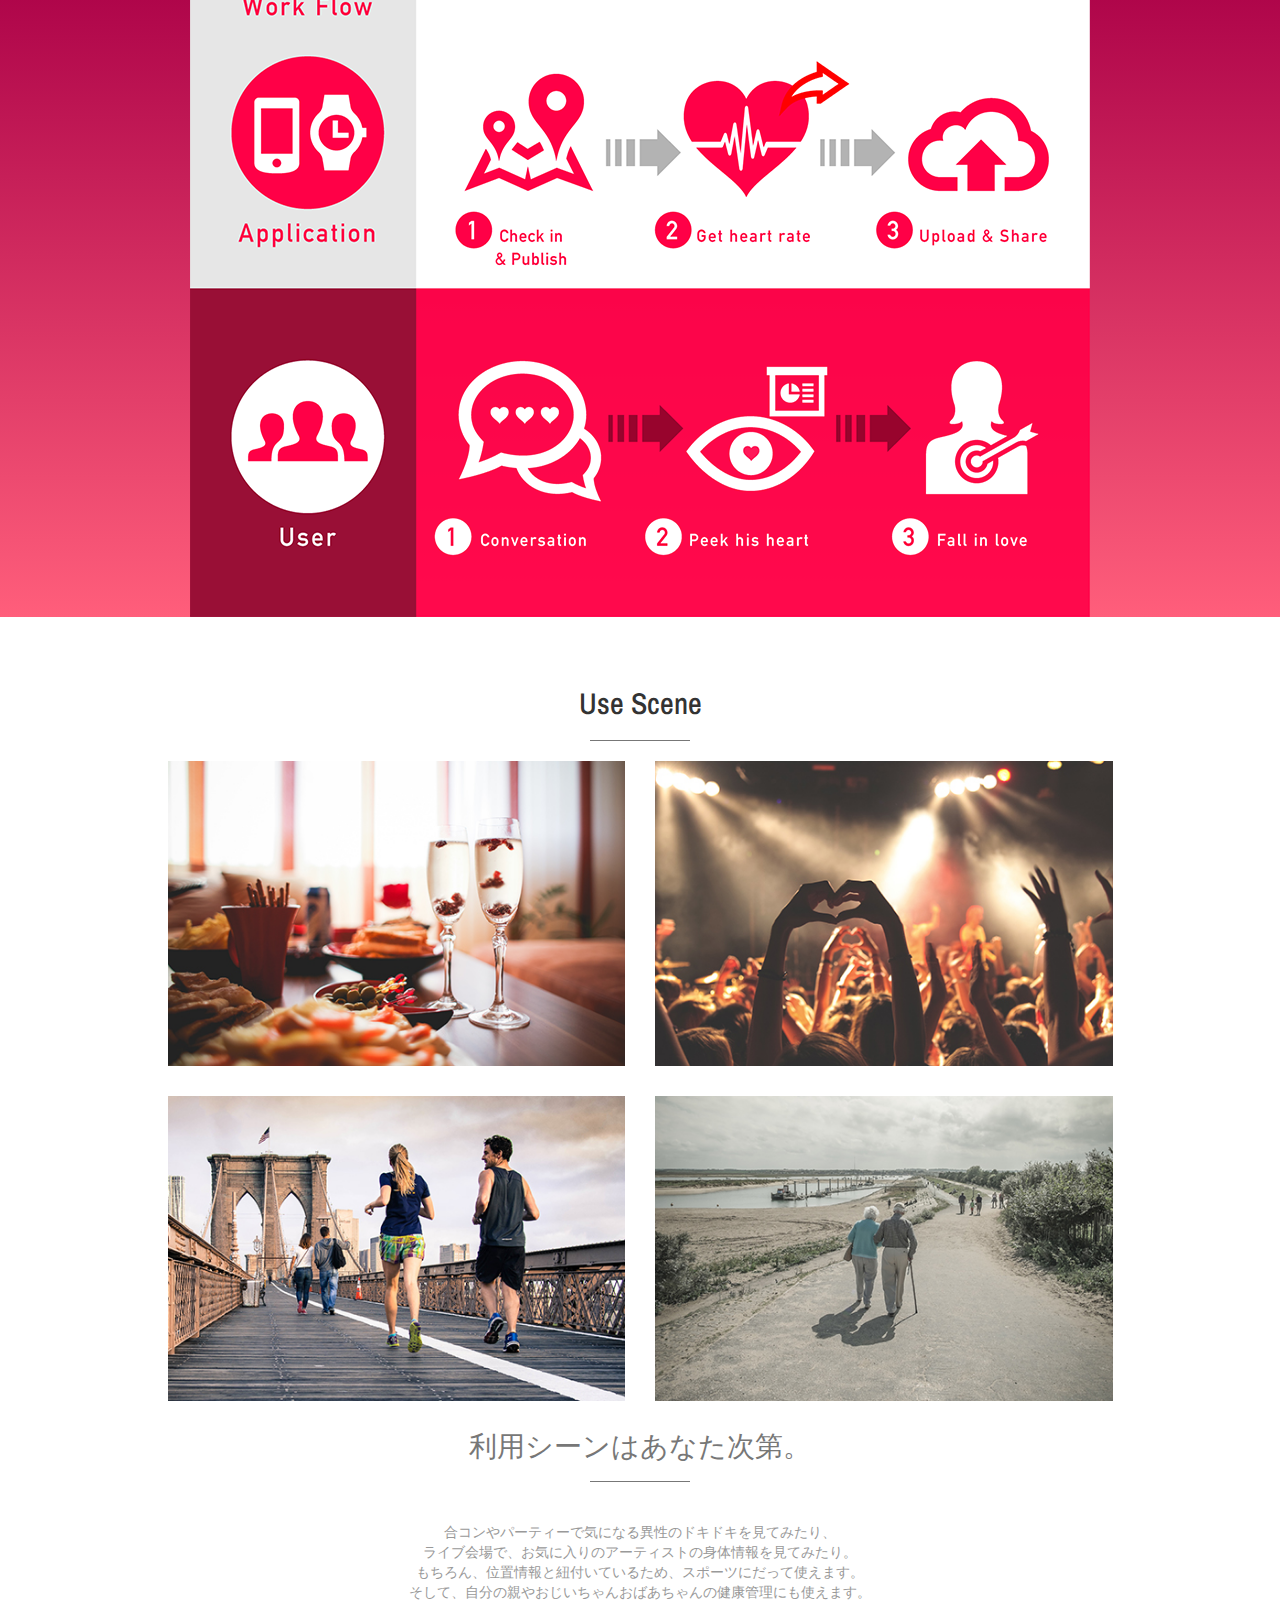
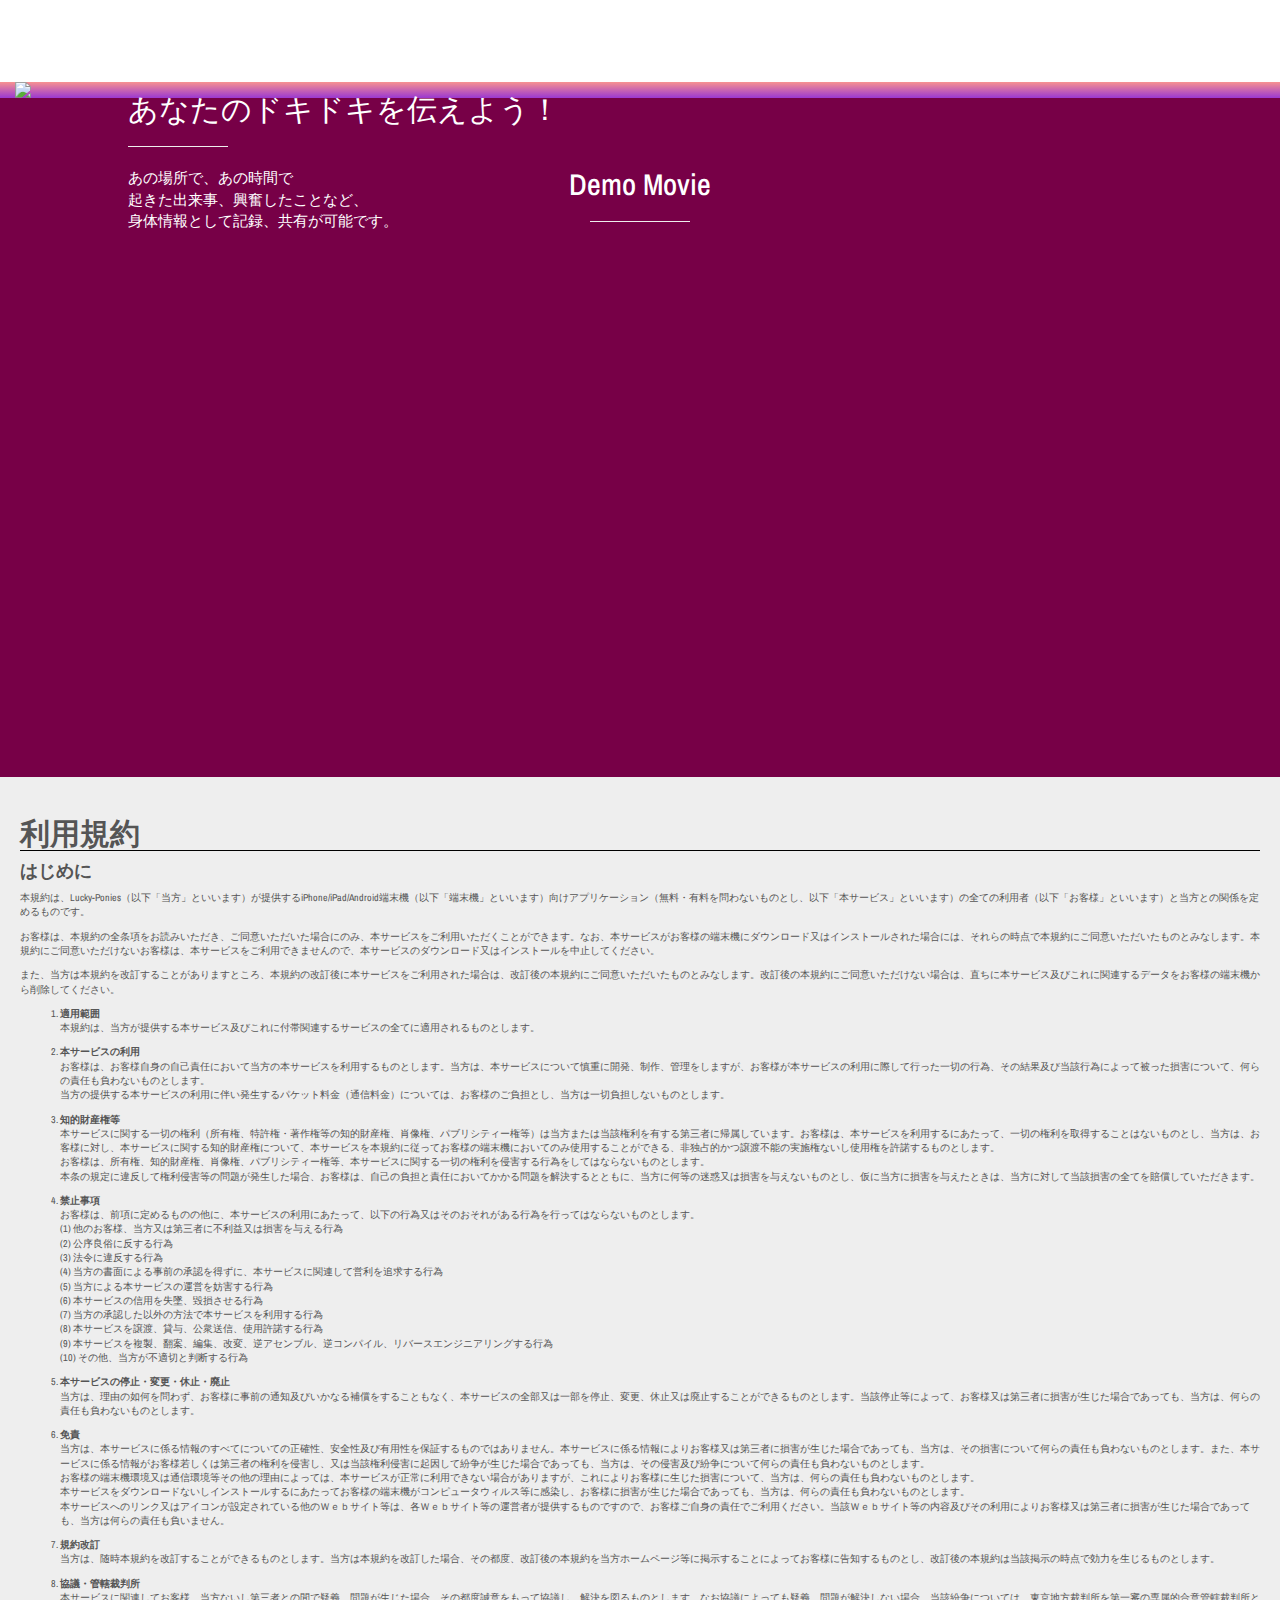
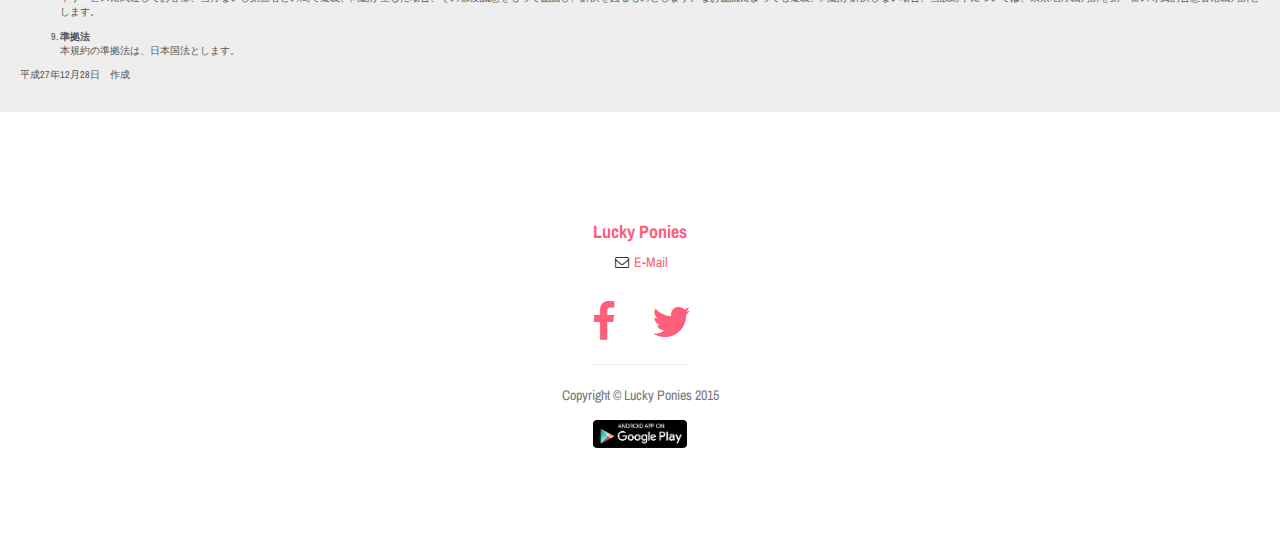
==== commit a2993a2d: "portfolioサイトへのリンクを追加" ====
--- a/index.html
+++ b/index.html
@@ -31,7 +31,7 @@
                             <script src="https://oss.maxcdn.com/libs/respond.js/1.4.2/respond.min.js"></script>
                             <![endif]-->
                         <!--<script type="text/javascript" src="processing.js"></script>-->
-                        
+
                         <!--bootstrap http://startbootstrap.com/template-overviews/stylish-portfolio/-->
                         <!--音楽:魔王魂 http://maoudamashii.jokersounds.com/-->
 
@@ -40,7 +40,7 @@
             <body>
                     <!--         <canvas id="proseccing_canvas" data-processing-sources="processing.pde"></canvas>
                      -->
-                     <div id="btn_sound">SOUND ON</div>        
+                     <div id="btn_sound">SOUND ON</div>
                     <audio id="sound" preload="auto">
                             <source src="sound/se_maoudamashii_se_heartbeat01.mp3" type="audio/mp3">
                             <source src="sound/se_maoudamashii_se_heartbeat01.ogg" type="audio/ogg">
@@ -84,7 +84,7 @@
 
                                 </ul>
                             </nav>
-                            
+
 
                             <!-- Header -->
                             <header id="top" class="header">
@@ -257,12 +257,12 @@
                                             <p>あの場所で、あの時間で<br>
                                                 起きた出来事、興奮したことなど、<br>
                                                 身体情報として記録、共有が可能です。</p>
-                                            
+
                                             </div>
                                                     <div class="app-item">
                                                             <img class="img-app img-responsive" src="img/app_image02.png">
-                                                    </div>                                        
-                                       
+                                                    </div>
+
                                     </div>
                                     <!-- /.row -->
                                 </div>
@@ -349,7 +349,7 @@
                                         </ol>
                                         <p>平成27年12月28日　作成</p>
                                         </section>
-                                
+
                         </section>
 
                         <!-- Footer -->
@@ -357,10 +357,10 @@
                             <div class="container">
                                 <div class="row">
                                     <div class="col-lg-10 col-lg-offset-1 text-center">
-                                        <h4 name="contact"><strong>Lucky Ponies</strong>
+                                        <h4 name="contact"><strong><a href="http://katotakashi.jp/portfolio/">Lucky Ponies</a></strong>
                                         </h4>
                                         <ul class="list-unstyled">
-                                    
+
                                             <li><i class="fa fa-envelope-o fa-fw"></i>  <a href="pages/mail_form.html">E-Mail</a>
                                             </li>
                                         </ul>
@@ -372,7 +372,7 @@
                                             <li>
                                                 <a href="https://twitter.com/dokin160108"><i class="fa fa-twitter fa-fw fa-3x list-inline-ic"></i></a>
                                             </li>
-                                            
+
                                         </ul>
                                         <hr class="small">
                                         <p class="text-muted">Copyright &copy; Lucky Ponies 2015</p>
@@ -423,7 +423,7 @@
                         });
                         </script>
                         <script src="http://ajax.googleapis.com/ajax/libs/jquery/1.8.3/jquery.min.js?ver=1.8.3"></script>
-                
+
                         <!--st js-->
                         <script src="js/jquery.lazylinepainter-1.7.0.min.js"></script>
                         <script src="js/raphael-min.js"></script>
